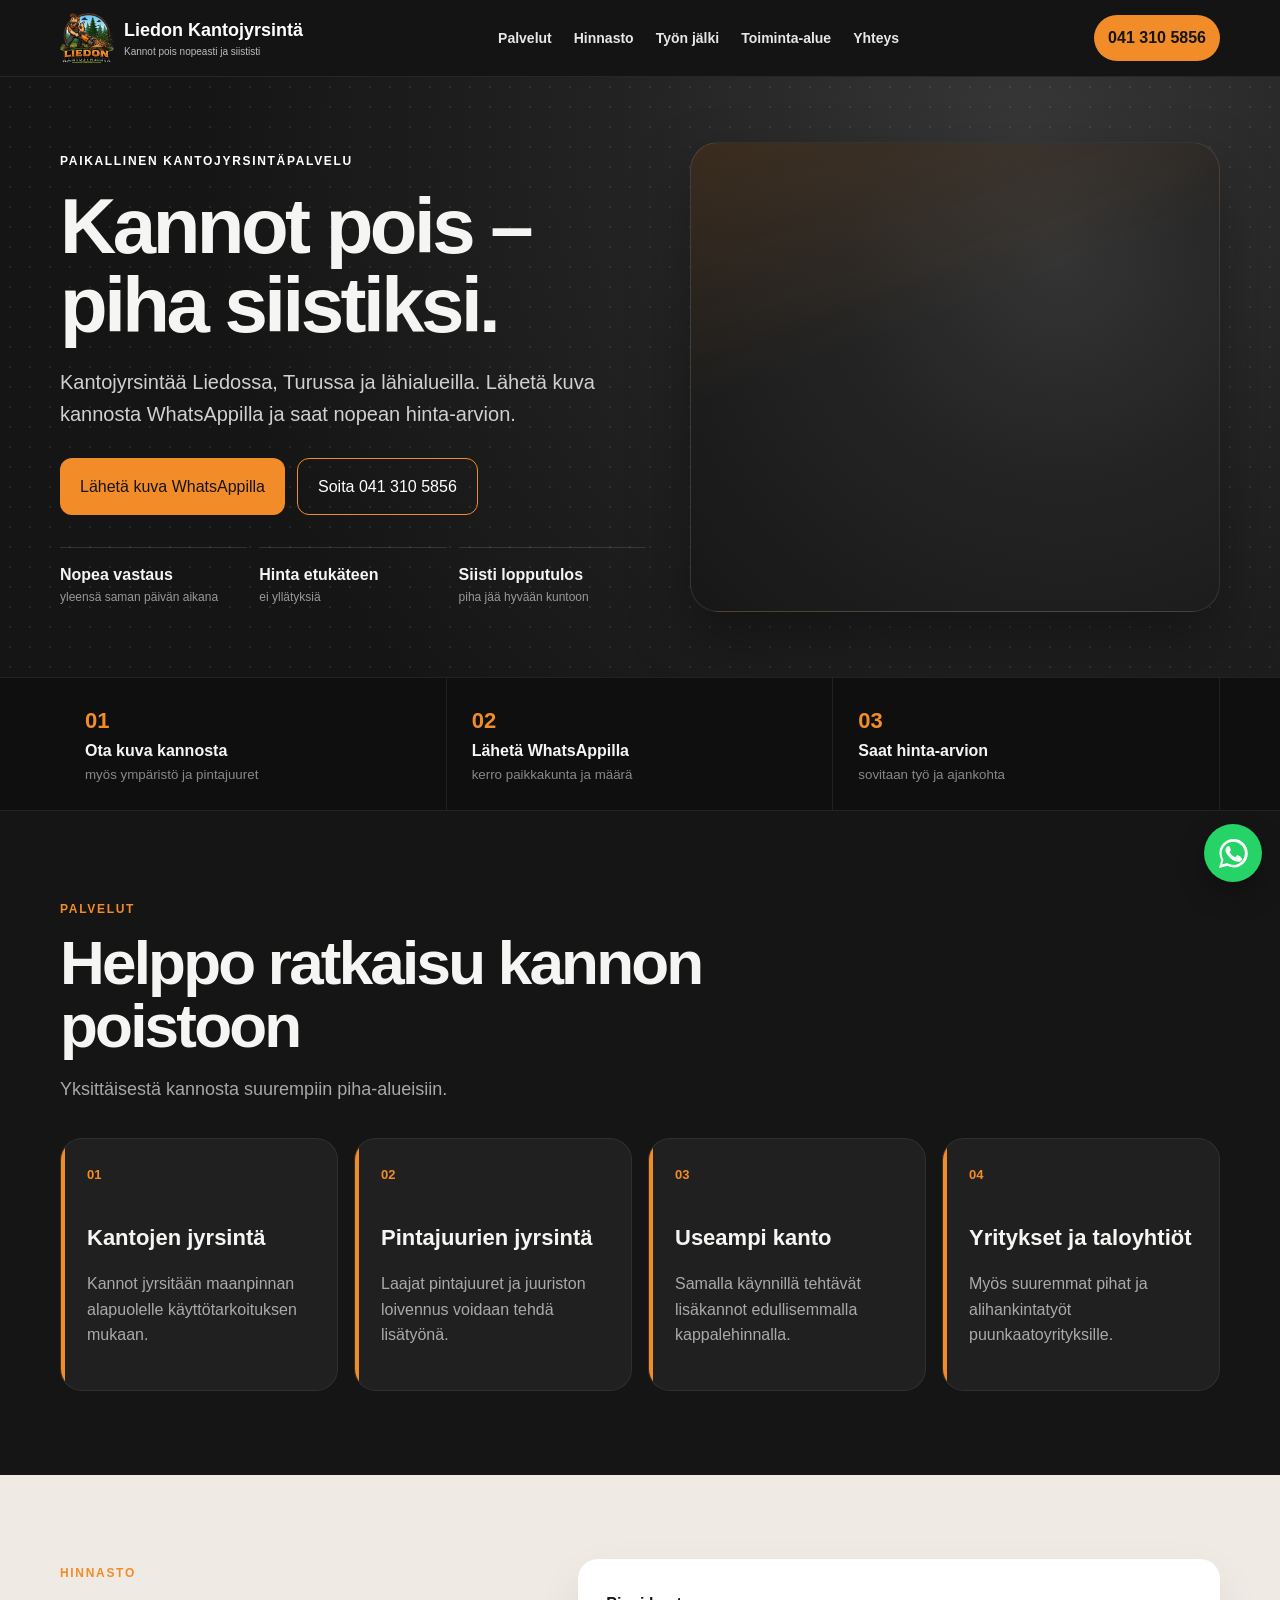
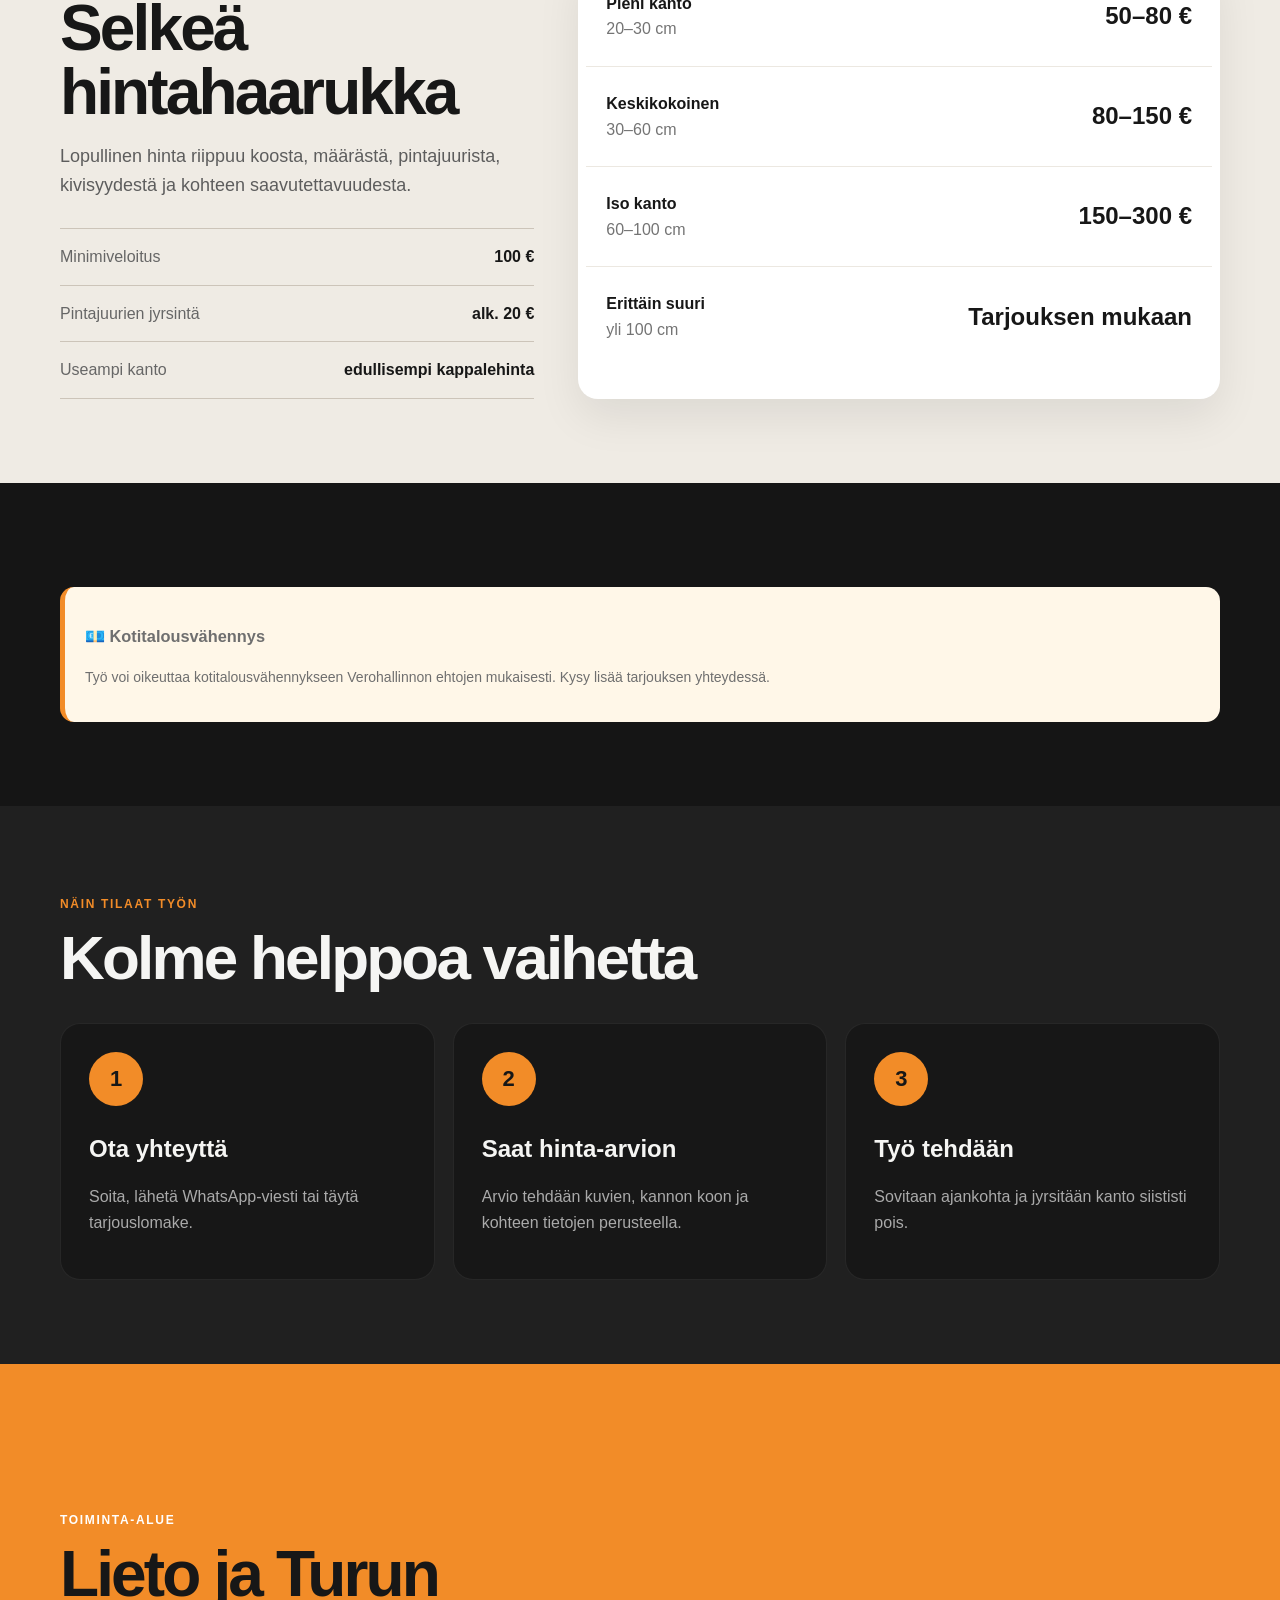
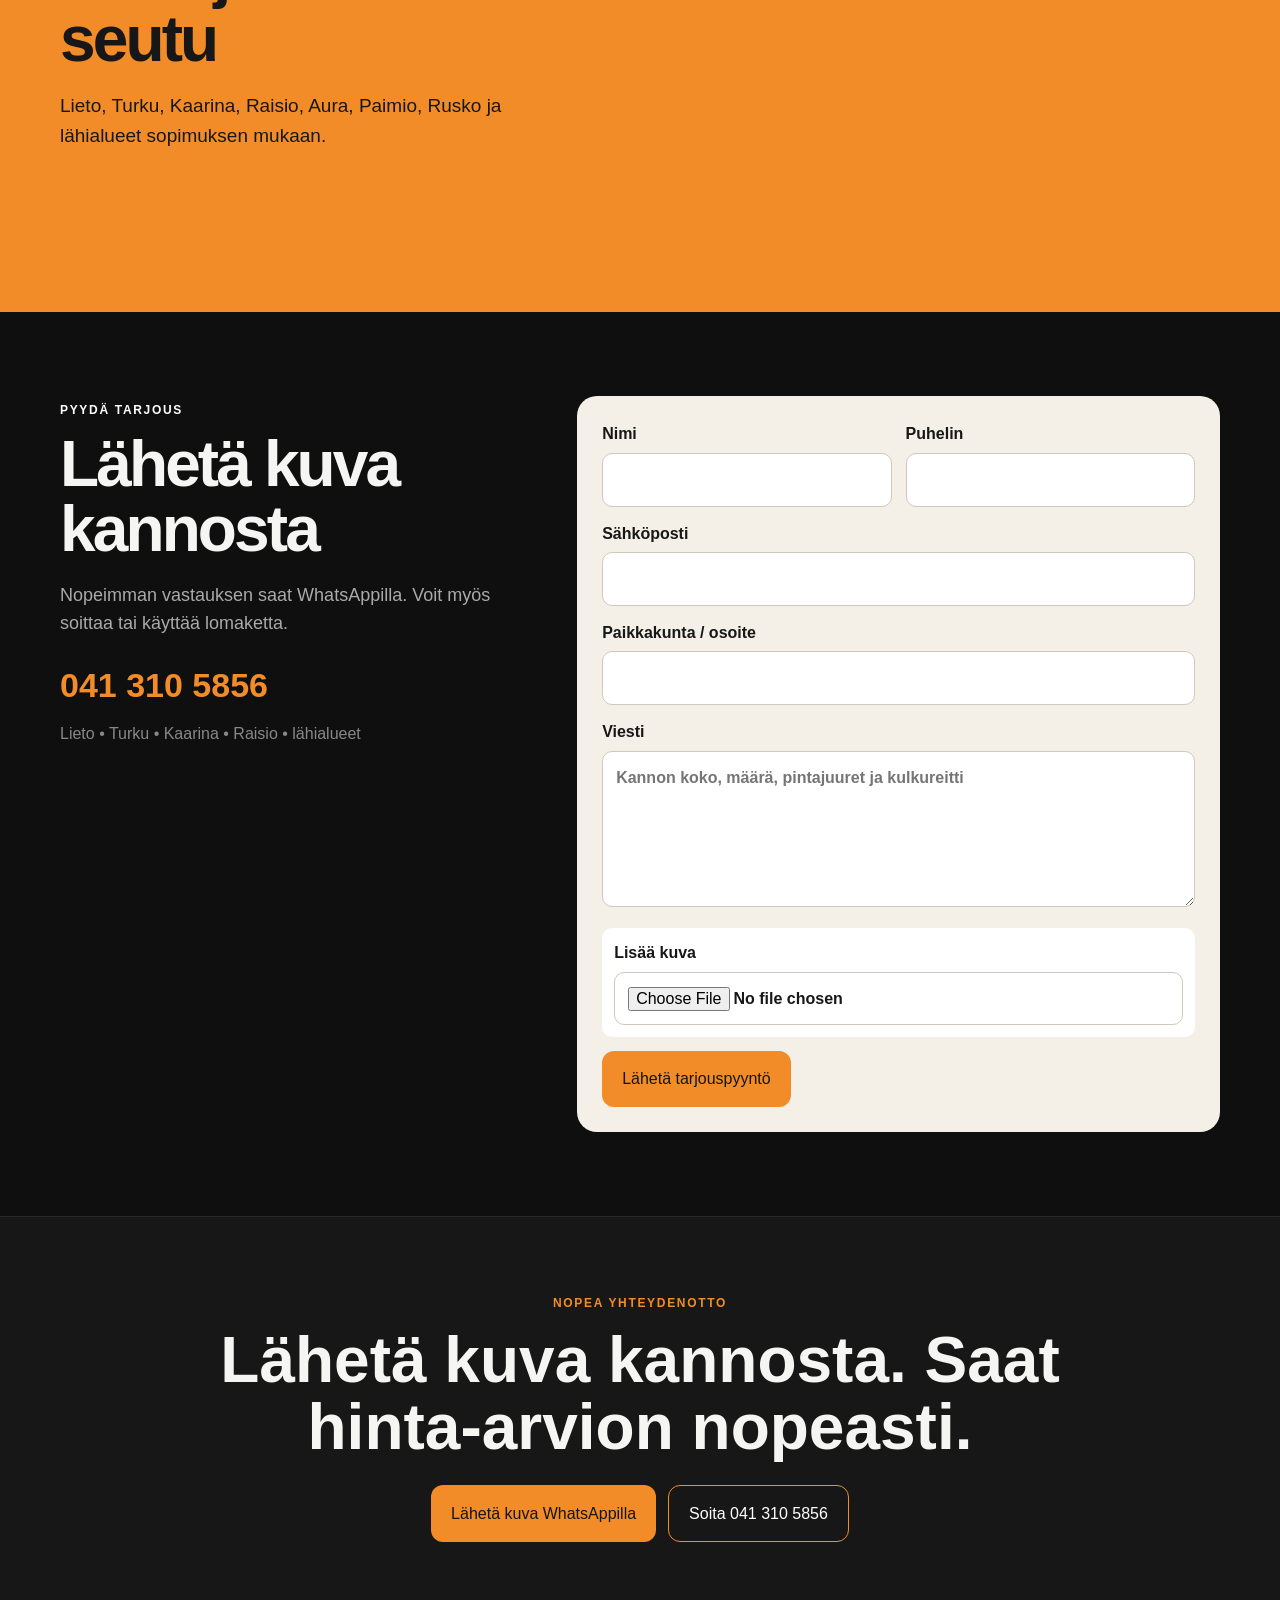
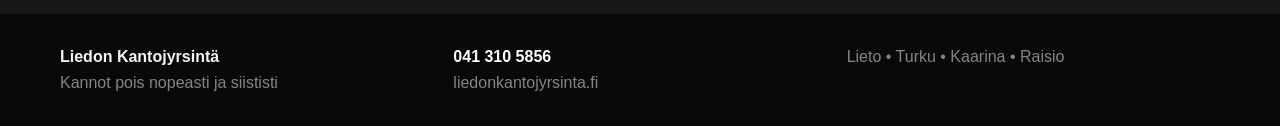
==== index_muokattu.html @ 36f860f8 "Add files via upload" ====
<!DOCTYPE html>

<html lang="fi">
<head>
<meta charset="utf-8"/>
<meta content="width=device-width,initial-scale=1" name="viewport"/>
<title>Liedon Kantojyrsintä | Kannot pois nopeasti ja siististi</title>
<meta content="Kantojyrsintää Liedossa, Turussa, Kaarinassa, Raisiossa ja lähialueilla. Lähetä kuva kannosta WhatsAppilla ja saat nopean hinta-arvion." name="description"/>
<meta content="#171717" name="theme-color"/>
<meta content="Liedon Kantojyrsintä" property="og:title"/>
<meta content="Kannot pois nopeasti ja siististi Liedossa ja Turun seudulla." property="og:description"/>
<meta content="website" property="og:type"/>
<link href="style.css" rel="stylesheet"/>
</head>
<body>
<header class="site-header">
<div class="container header-inner">
<a class="brand" href="#alku">
<img alt="Liedon Kantojyrsintä" src="logo.png"/>
<span>
<strong>Liedon Kantojyrsintä</strong>
<small>Kannot pois nopeasti ja siististi</small>
</span>
</a>
<button aria-label="Avaa valikko" class="menu-toggle" onclick="document.body.classList.toggle('menu-open')" type="button">
<span></span><span></span><span></span>
</button>
<nav class="nav">
<a href="#palvelut">Palvelut</a>
<a href="#hinnasto">Hinnasto</a>
<a href="#tyonjalki">Työn jälki</a>
<a href="#alue">Toiminta-alue</a>
<a href="#yhteys">Yhteys</a>
</nav>
<a class="header-call" href="tel:+358413105856">041 310 5856</a>
</div>
</header>
<main id="alku">
<section class="hero">
<div class="hero-noise"></div>
<div class="container hero-grid">
<div class="hero-copy">
<span class="eyebrow">Paikallinen kantojyrsintäpalvelu</span>
<h1>Kannot pois – piha siistiksi.</h1>
<p>Kantojyrsintää Liedossa, Turussa ja lähialueilla. Lähetä kuva kannosta WhatsAppilla ja saat nopean hinta-arvion.</p>
<div class="hero-actions">
<a class="btn btn-orange" href="https://wa.me/358413105856?text=Hei%20Liedon%20Kantojyrsint%C3%A4!%20Haluaisin%20hinta-arvion%20kannosta." rel="noopener" target="_blank">
            Lähetä kuva WhatsAppilla
          </a>
<a class="btn btn-ghost" href="tel:+358413105856">Soita 041 310 5856</a>
</div>
<div class="trust-grid">
<div><strong>Nopea vastaus</strong><span>yleensä saman päivän aikana</span></div>
<div><strong>Hinta etukäteen</strong><span>ei yllätyksiä</span></div>
<div><strong>Siisti lopputulos</strong><span>piha jää hyvään kuntoon</span></div>
</div>
</div>
<div class="hero-visual">
<div class="hero-image-frame">


</div>
</div>
</div>
</section>
<section class="steps">
<div class="container steps-grid">
<div><span>01</span><strong>Ota kuva kannosta</strong><small>myös ympäristö ja pintajuuret</small></div>
<div><span>02</span><strong>Lähetä WhatsAppilla</strong><small>kerro paikkakunta ja määrä</small></div>
<div><span>03</span><strong>Saat hinta-arvion</strong><small>sovitaan työ ja ajankohta</small></div>
</div>
</section>
<section class="section" id="palvelut">
<div class="container">
<div class="section-heading">
<span class="eyebrow orange">Palvelut</span>
<h2>Helppo ratkaisu kannon poistoon</h2>
<p>Yksittäisestä kannosta suurempiin piha-alueisiin.</p>
</div>
<div class="services-grid">
<article>
<div class="service-icon">01</div>
<h3>Kantojen jyrsintä</h3>
<p>Kannot jyrsitään maanpinnan alapuolelle käyttötarkoituksen mukaan.</p>
</article>
<article>
<div class="service-icon">02</div>
<h3>Pintajuurien jyrsintä</h3>
<p>Laajat pintajuuret ja juuriston loivennus voidaan tehdä lisätyönä.</p>
</article>
<article>
<div class="service-icon">03</div>
<h3>Useampi kanto</h3>
<p>Samalla käynnillä tehtävät lisäkannot edullisemmalla kappalehinnalla.</p>
</article>
<article>
<div class="service-icon">04</div>
<h3>Yritykset ja taloyhtiöt</h3>
<p>Myös suuremmat pihat ja alihankintatyöt puunkaatoyrityksille.</p>
</article>
</div>
</div>
</section>
<section class="section pricing-section" id="hinnasto">
<div class="container pricing-layout">
<div class="pricing-copy">
<span class="eyebrow orange">Hinnasto</span>
<h2>Selkeä hintahaarukka</h2>
<p>Lopullinen hinta riippuu koosta, määrästä, pintajuurista, kivisyydestä ja kohteen saavutettavuudesta.</p>
<div class="pricing-facts">
<div><span>Minimiveloitus</span><strong>100 €</strong></div>
<div><span>Pintajuurien jyrsintä</span><strong>alk. 20 €</strong></div>
<div><span>Useampi kanto</span><strong>edullisempi kappalehinta</strong></div>
</div>
</div>
<div class="price-table">
<div class="price-row">
<div><strong>Pieni kanto</strong><span>20–30 cm</span></div>
<b>50–80 €</b>
</div>
<div class="price-row">
<div><strong>Keskikokoinen</strong><span>30–60 cm</span></div>
<b>80–150 €</b>
</div>
<div class="price-row">
<div><strong>Iso kanto</strong><span>60–100 cm</span></div>
<b>150–300 €</b>
</div>
<div class="price-row">
<div><strong>Erittäin suuri</strong><span>yli 100 cm</span></div>
<b>Tarjouksen mukaan</b>
</div>
</div>
</div>
</section><section class="section"><div class="container"><div class="pricing-disclaimer" style="background:#fff7e8;padding:20px;border-radius:14px;border-left:5px solid #f28c28;"><h3>💶 Kotitalousvähennys</h3><p>Työ voi oikeuttaa kotitalousvähennykseen Verohallinnon ehtojen mukaisesti. Kysy lisää tarjouksen yhteydessä.</p></div></div></section>
<section class="section order-section">
<div class="container">
<div class="section-heading">
<span class="eyebrow orange">Näin tilaat työn</span>
<h2>Kolme helppoa vaihetta</h2>
</div>
<div class="order-grid">
<article>
<span>1</span>
<h3>Ota yhteyttä</h3>
<p>Soita, lähetä WhatsApp-viesti tai täytä tarjouslomake.</p>
</article>
<article>
<span>2</span>
<h3>Saat hinta-arvion</h3>
<p>Arvio tehdään kuvien, kannon koon ja kohteen tietojen perusteella.</p>
</article>
<article>
<span>3</span>
<h3>Työ tehdään</h3>
<p>Sovitaan ajankohta ja jyrsitään kanto siististi pois.</p>
</article>
</div>
</div>
</section>
<section class="section area-section" id="alue">
<div class="container area-grid">
<div>
<span class="eyebrow">Toiminta-alue</span>
<h2>Lieto ja Turun seutu</h2>
<p>Lieto, Turku, Kaarina, Raisio, Aura, Paimio, Rusko ja lähialueet sopimuksen mukaan.</p>
</div>
<iframe loading="lazy" referrerpolicy="no-referrer-when-downgrade" src="https://www.google.com/maps?q=Lieto%2C%20Finland&amp;output=embed" title="Liedon Kantojyrsinnän toiminta-alue">
</iframe>
</div>
</section>
<section class="section contact-section" id="yhteys">
<div class="container contact-grid">
<div>
<span class="eyebrow">Pyydä tarjous</span>
<h2>Lähetä kuva kannosta</h2>
<p>Nopeimman vastauksen saat WhatsAppilla. Voit myös soittaa tai käyttää lomaketta.</p>
<a class="contact-phone" href="tel:+358413105856">041 310 5856</a>
<div class="contact-meta">Lieto • Turku • Kaarina • Raisio • lähialueet</div>
</div>
<form data-netlify="true" enctype="multipart/form-data" method="POST" name="tarjouspyynto">
<input name="form-name" type="hidden" value="tarjouspyynto"/>
<div class="form-row">
<label>Nimi<input name="nimi" required="" type="text"/></label>
<label>Puhelin<input name="puhelin" required="" type="tel"/></label>
</div>
<label>Sähköposti<input name="sahkoposti" type="email"/></label>
<label>Paikkakunta / osoite<input name="osoite" type="text"/></label>
<label>Viesti<textarea name="viesti" placeholder="Kannon koko, määrä, pintajuuret ja kulkureitti" rows="5"></textarea></label>
<label class="file-field">Lisää kuva<input accept="image/*" name="kuva" type="file"/></label>
<button class="btn btn-orange" type="submit">Lähetä tarjouspyyntö</button>
</form>
</div>
</section>
<section class="final-cta">
<div class="container final-cta-inner">
<span class="eyebrow orange">Nopea yhteydenotto</span>
<h2>Lähetä kuva kannosta. Saat hinta-arvion nopeasti.</h2>
<div class="final-actions">
<a class="btn btn-orange" href="https://wa.me/358413105856?text=Hei%20Liedon%20Kantojyrsint%C3%A4!%20Haluaisin%20hinta-arvion%20kannosta." rel="noopener" target="_blank">Lähetä kuva WhatsAppilla</a>
<a class="btn btn-ghost" href="tel:+358413105856">Soita 041 310 5856</a>
</div>
</div>
</section>
</main>
<a aria-label="Lähetä WhatsApp-viesti" class="floating-whatsapp" href="https://wa.me/358413105856?text=Hei%20Liedon%20Kantojyrsint%C3%A4!%20Haluaisin%20hinta-arvion%20kannosta." rel="noopener" target="_blank">
<svg aria-hidden="true" viewbox="0 0 24 24"><path d="M20.5 3.5A11.7 11.7 0 0 0 12.1 0C5.6 0 .4 5.2.4 11.6c0 2 .5 4 1.5 5.7L0 24l6.9-1.8a11.6 11.6 0 0 0 5.2 1.3h.1c6.4 0 11.6-5.2 11.6-11.6 0-3.1-1.2-6-3.3-8.4Zm-8.3 18c-1.8 0-3.6-.5-5.1-1.4l-.4-.2-4.1 1.1 1.1-4-.3-.4a9.6 9.6 0 1 1 8.8 4.9Zm5.3-7.2c-.3-.1-1.7-.8-2-.9-.3-.1-.5-.1-.7.2-.2.3-.8.9-1 1.1-.2.2-.4.2-.7.1-1.8-.9-3-1.6-4.2-3.7-.3-.6.3-.5.9-1.7.1-.2 0-.4 0-.6-.1-.1-.7-1.7-1-2.3-.3-.6-.5-.5-.7-.5h-.6c-.2 0-.6.1-.9.4-.3.3-1.2 1.2-1.2 2.9 0 1.7 1.2 3.3 1.4 3.5.2.2 2.4 3.7 5.9 5.2.8.4 1.5.6 2 .7.8.3 1.6.2 2.2.1.7-.1 1.7-.7 1.9-1.4.2-.7.2-1.3.2-1.4-.1-.1-.3-.2-.6-.3Z"></path></svg>
</a>
<footer>
<div class="container footer-grid">
<div>
<strong>Liedon Kantojyrsintä</strong>
<span>Kannot pois nopeasti ja siististi</span>
</div>
<div>
<a href="tel:+358413105856">041 310 5856</a>
<span>liedonkantojyrsinta.fi</span>
</div>
<div>
<span>Lieto • Turku • Kaarina • Raisio</span>
</div>
</div>
</footer>
<script>
document.querySelectorAll('.nav a').forEach(a => a.addEventListener('click', () => document.body.classList.remove('menu-open')));
</script>
</body>
</html>
---- style.css ----
*{box-sizing:border-box}html{scroll-behavior:smooth}body{margin:0;font-family:Arial,Helvetica,sans-serif;background:#151515;color:#f5f5f3;line-height:1.6}.container{width:min(1160px,calc(100% - 32px));margin:auto}.site-header{position:sticky;top:0;z-index:50;background:rgba(21,21,21,.96);backdrop-filter:blur(12px);border-bottom:1px solid rgba(255,255,255,.08)}.header-inner{height:76px;display:flex;align-items:center;justify-content:space-between;gap:20px}.brand{display:flex;align-items:center;gap:10px;color:white;text-decoration:none}.brand img{width:54px;height:54px;object-fit:contain}.brand span{display:flex;flex-direction:column}.brand strong{font-size:18px}.brand small{font-size:10px;color:#bdbdbd}.nav{display:flex;gap:22px}.nav a{color:#e7e7e7;text-decoration:none;font-weight:800;font-size:14px}.header-call{background:#f28c28;color:#151515;text-decoration:none;font-weight:900;padding:10px 14px;border-radius:999px}.menu-toggle{display:none;background:none;border:0;width:46px}.menu-toggle span{display:block;height:3px;background:#f28c28;margin:6px 0}.hero{position:relative;overflow:hidden;background:radial-gradient(circle at 80% 10%,#373737 0,#222 36%,#151515 72%)}.hero-noise{position:absolute;inset:0;opacity:.08;background-image:radial-gradient(#fff 1px,transparent 1px);background-size:20px 20px}.hero-grid{position:relative;z-index:2;min-height:650px;display:grid;grid-template-columns:1.05fr .95fr;gap:44px;align-items:center}.eyebrow{display:inline-block;text-transform:uppercase;letter-spacing:.14em;font-size:12px;font-weight:900;color:#fff}.eyebrow.orange{color:#f28c28}.hero h1{font-size:clamp(54px,7vw,88px);line-height:.96;letter-spacing:-.055em;margin:14px 0 20px}.hero h1 em{font-style:normal;color:#f28c28}.hero-copy>p{font-size:20px;max-width:680px;color:#d0d0d0}.hero-actions{display:flex;gap:12px;flex-wrap:wrap;margin-top:28px}.btn{display:inline-flex;align-items:center;justify-content:center;border-radius:12px;padding:15px 20px;text-decoration:none;font-weight:900;border:0;cursor:pointer;font:inherit}.btn-orange{background:#f28c28;color:#151515}.btn-ghost{border:1px solid #f28c28;color:#fff;background:transparent}.trust-grid{display:grid;grid-template-columns:repeat(3,1fr);gap:12px;margin-top:32px}.trust-grid div{border-top:1px solid rgba(255,255,255,.12);padding-top:14px}.trust-grid strong,.trust-grid span{display:block}.trust-grid span{font-size:12px;color:#999}.hero-photo-placeholder{height:500px;border-radius:24px;border:1px solid rgba(255,255,255,.1);background:linear-gradient(135deg,#2d2d2d,#1a1a1a);display:flex;flex-direction:column;align-items:center;justify-content:center;box-shadow:0 20px 50px rgba(0,0,0,.35)}.machine-silhouette{font-size:46px;font-weight:900;color:#f28c28;letter-spacing:.08em}.hero-photo-placeholder p{color:#aaa}.steps{background:#0f0f0f;border-top:1px solid rgba(255,255,255,.08);border-bottom:1px solid rgba(255,255,255,.08)}.steps-grid{display:grid;grid-template-columns:repeat(3,1fr)}.steps-grid div{padding:25px;border-right:1px solid rgba(255,255,255,.08)}.steps-grid span{display:block;color:#f28c28;font-size:22px;font-weight:900}.steps-grid strong,.steps-grid small{display:block}.steps-grid small{color:#888}.section{padding:84px 0}.section-heading{max-width:760px;margin-bottom:34px}.section h2{font-size:clamp(38px,5.2vw,62px);line-height:1.02;letter-spacing:-.045em;margin:10px 0 14px}.section-heading p{font-size:18px;color:#a8a8a8}.services-grid{display:grid;grid-template-columns:repeat(4,1fr);gap:16px}.services-grid article,.reviews-grid article{background:#202020;border:1px solid rgba(255,255,255,.07);border-radius:18px;padding:26px}.service-icon{color:#f28c28;font-weight:900;font-size:13px}.services-grid h3{font-size:22px;margin:34px 0 10px}.services-grid p{color:#aaa}.pricing-section{background:#efebe4;color:#171717}.pricing-layout{display:grid;grid-template-columns:.85fr 1.15fr;gap:44px}.pricing-copy h2{font-size:clamp(42px,5vw,66px);line-height:1;margin:12px 0 16px}.pricing-copy p{color:#5d5d5d;font-size:18px}.pricing-facts{margin-top:28px;border-top:1px solid #ccc4b9}.pricing-facts div{display:flex;justify-content:space-between;gap:20px;padding:15px 0;border-bottom:1px solid #ccc4b9}.pricing-facts span{color:#666}.price-table{background:white;border-radius:20px;padding:8px;box-shadow:0 18px 44px rgba(0,0,0,.08)}.price-row{display:flex;justify-content:space-between;align-items:center;gap:24px;padding:24px 20px;border-bottom:1px solid #ece8e1}.price-row:last-child{border-bottom:0}.price-row div strong,.price-row div span{display:block}.price-row div span{color:#747474}.price-row b{font-size:24px;text-align:right}.price-row.featured{background:#fff0e2;border:1px solid #f28c28;border-radius:14px}.work-section{background:#171717}.before-after-grid{display:grid;grid-template-columns:1fr 1fr;gap:18px}.before-after-grid article{background:#202020;border-radius:20px;overflow:hidden;border:1px solid rgba(255,255,255,.07)}.image-placeholder{height:300px;display:flex;align-items:center;justify-content:center;font-size:30px;font-weight:900}.before{background:linear-gradient(135deg,#554738,#2c241e)}.after{background:linear-gradient(135deg,#526b46,#2c4530)}.before-after-grid p{padding:16px;margin:0;color:#ccc}.equipment-section{background:#202020}.equipment-grid{display:grid;grid-template-columns:1fr 1fr;gap:42px;align-items:center}.equipment-grid h2{font-size:clamp(40px,5vw,62px)}.equipment-grid p{font-size:18px;color:#bdbdbd}.equipment-grid ul{padding-left:20px}.equipment-grid li{margin:10px 0}.equipment-photo-placeholder{height:430px;border-radius:22px;background:linear-gradient(135deg,#2c2c2c,#171717);display:flex;align-items:center;justify-content:center;color:#f28c28;font-size:40px;font-weight:900;border:1px solid rgba(255,255,255,.08)}.area-section{background:#f28c28;color:#171717}.area-grid{display:grid;grid-template-columns:.85fr 1.15fr;gap:30px;align-items:center}.area-section h2{font-size:clamp(40px,5vw,64px)}.area-section p{font-size:19px}.area-section iframe{width:100%;height:380px;border:0;border-radius:20px}.reviews-section{background:#151515}.reviews-grid{display:grid;grid-template-columns:repeat(3,1fr);gap:16px}.stars{color:#f28c28;font-size:22px}.reviews-grid p{font-size:17px;color:#ccc}.contact-section{background:#0f0f0f}.contact-grid{display:grid;grid-template-columns:.85fr 1.15fr;gap:42px}.contact-grid h2{font-size:clamp(42px,5vw,66px)}.contact-grid p{font-size:18px;color:#aaa}.contact-phone{display:block;color:#f28c28;text-decoration:none;font-size:34px;font-weight:900;margin:20px 0 8px}.contact-meta{color:#888}.contact-section form{background:#f4f0e8;color:#171717;border-radius:20px;padding:25px}.contact-section label{display:block;font-weight:800;margin-bottom:14px}.contact-section input,.contact-section textarea{width:100%;margin-top:6px;padding:13px;border:1px solid #cfc8bd;border-radius:10px;font:inherit}.form-row{display:grid;grid-template-columns:1fr 1fr;gap:14px}.file-field{background:#fff;padding:12px;border-radius:10px}.floating-whatsapp{position:fixed;right:18px;bottom:18px;background:#25d366;color:white;text-decoration:none;font-weight:900;padding:14px 18px;border-radius:999px;box-shadow:0 12px 28px rgba(0,0,0,.28);z-index:60}footer{background:#090909;padding:30px 0}.footer-grid{display:grid;grid-template-columns:repeat(3,1fr);gap:20px}.footer-grid div{display:flex;flex-direction:column}.footer-grid a{color:#fff;text-decoration:none;font-weight:900}.footer-grid span{color:#858585}@media(max-width:960px){.nav{display:none}.menu-toggle{display:block}.header-call{display:none}.menu-open .nav{display:flex;position:absolute;left:0;right:0;top:76px;background:#151515;flex-direction:column;padding:20px 32px;border-top:1px solid rgba(255,255,255,.08)}.hero-grid,.pricing-layout,.equipment-grid,.area-grid,.contact-grid{grid-template-columns:1fr}.hero-photo-placeholder{height:380px}.services-grid{grid-template-columns:repeat(2,1fr)}.reviews-grid{grid-template-columns:1fr 1fr}}@media(max-width:640px){.header-inner{height:68px}.brand small{display:none}.brand img{width:46px;height:46px}.menu-open .nav{top:68px}.hero-grid{min-height:auto;padding:34px 0 48px}.hero h1{font-size:clamp(48px,14vw,64px)}.hero-copy>p{font-size:17px}.hero-actions{flex-direction:column}.hero-actions .btn{width:100%}.trust-grid{grid-template-columns:1fr;gap:4px}.hero-photo-placeholder{height:270px}.machine-silhouette{font-size:34px}.steps-grid,.services-grid,.before-after-grid,.reviews-grid,.footer-grid{grid-template-columns:1fr}.steps-grid div{border-right:0;border-bottom:1px solid rgba(255,255,255,.08);padding:18px 0}.section{padding:62px 0}.price-row{padding:21px 15px}.price-row b{font-size:21px}.image-placeholder{height:220px}.equipment-photo-placeholder{height:280px;font-size:30px}.form-row{grid-template-columns:1fr}.floating-whatsapp{left:16px;right:16px;text-align:center}}
/* v12 premium refinements */
.hero-grid{min-height:600px}
.hero h1{max-width:760px}
.hero-image-frame{position:relative;min-height:470px;border-radius:28px;overflow:hidden;border:1px solid rgba(255,255,255,.1);background:linear-gradient(160deg,rgba(242,140,40,.14),rgba(242,140,40,0) 40%),radial-gradient(circle at 70% 25%,#343434 0,#242424 42%,#171717 100%);box-shadow:0 28px 60px rgba(0,0,0,.34)}
.hero-image-label{position:absolute;top:20px;left:20px;padding:8px 12px;border-radius:999px;background:#f28c28;color:#171717;font-size:11px;font-weight:900;letter-spacing:.1em}
.hero-image-content{position:absolute;inset:auto 28px 28px}
.hero-image-content span,.hero-image-content small{display:block}
.hero-image-content span{font-size:34px;font-weight:900}
.hero-image-content small{margin-top:10px;color:#aaa;max-width:430px}
.before-after-premium{position:relative;min-height:420px;border-radius:24px;overflow:hidden;border:1px solid rgba(255,255,255,.08);background:#202020;box-shadow:0 18px 44px rgba(0,0,0,.22)}
.before-panel,.after-panel{position:absolute;inset:0;display:flex;align-items:flex-end;padding:28px}
.before-panel{right:50%;background:linear-gradient(180deg,rgba(0,0,0,.08),rgba(0,0,0,.62)),linear-gradient(135deg,#5e4b39,#2c241e)}
.after-panel{left:50%;background:linear-gradient(180deg,rgba(0,0,0,.08),rgba(0,0,0,.52)),linear-gradient(135deg,#617b52,#2c4530)}
.before-panel span,.after-panel span{font-size:22px;font-weight:900}
.before-after-divider{position:absolute;top:0;bottom:0;left:50%;width:4px;background:#fff;z-index:3;transform:translateX(-50%)}
.before-after-divider:after{content:"↔";position:absolute;top:50%;left:50%;transform:translate(-50%,-50%);width:54px;height:54px;border-radius:50%;background:#f28c28;color:#171717;display:flex;align-items:center;justify-content:center;font-weight:900;font-size:22px}
.before-after-label{position:absolute;top:18px;z-index:4;padding:8px 11px;border-radius:999px;font-size:11px;font-weight:900;letter-spacing:.1em;background:rgba(0,0,0,.72)}
.before-label{left:18px}.after-label{right:18px}
.equipment-visual{min-height:410px;border-radius:24px;position:relative;overflow:hidden;display:flex;align-items:flex-end;padding:28px;background:linear-gradient(180deg,rgba(0,0,0,.03),rgba(0,0,0,.72)),linear-gradient(135deg,#303030,#171717);border:1px solid rgba(255,255,255,.08)}
.equipment-badge{position:absolute;top:18px;left:18px;padding:8px 11px;border-radius:999px;background:#f28c28;color:#171717;font-size:11px;font-weight:900;letter-spacing:.1em}
.equipment-copy{font-size:28px;font-weight:900;max-width:420px}
.final-cta{background:#171717;padding:72px 0;border-top:1px solid rgba(255,255,255,.08)}
.final-cta-inner{max-width:850px;text-align:center}
.final-cta h2{font-size:clamp(38px,5vw,64px);line-height:1.05;margin:12px 0 24px}
.final-actions{display:flex;gap:12px;justify-content:center;flex-wrap:wrap}
.floating-whatsapp{width:58px;height:58px;padding:0;border-radius:50%;display:flex;align-items:center;justify-content:center}
.floating-whatsapp svg{width:29px;height:29px;fill:#fff}
@media(max-width:640px){
.hero h1{font-size:clamp(44px,12vw,58px)}
.hero-image-frame{min-height:300px}
.hero-image-content span{font-size:28px}
.before-after-premium{min-height:300px}
.before-panel span,.after-panel span{font-size:16px}
.equipment-visual{min-height:290px}
.equipment-copy{font-size:22px}
.final-actions{flex-direction:column}
.final-actions .btn{width:100%}
.floating-whatsapp{left:auto;right:14px;bottom:14px;width:56px;height:56px}
}


/* v13 final refinements */
.hero h1{
  max-width:900px;
  font-size:clamp(44px,6.2vw,78px);
  line-height:1.02;
  letter-spacing:-.045em;
}
.services-grid article{
  position:relative;
  overflow:hidden;
  border-radius:22px;
  transition:transform .22s ease, box-shadow .22s ease, border-color .22s ease;
}
.services-grid article:before{
  content:"";
  position:absolute;
  left:0;
  top:0;
  bottom:0;
  width:4px;
  background:#f28c28;
}
.services-grid article:hover{
  transform:translateY(-5px);
  border-color:rgba(242,140,40,.45);
  box-shadow:0 20px 44px rgba(0,0,0,.24);
}
.price-row.featured{
  background:transparent;
  border:0;
  border-radius:0;
}
.pricing-disclaimer{
  margin-top:20px;
  color:#6f6f6f;
  font-size:14px;
  line-height:1.6;
}
.order-section{
  background:#202020;
}
.order-grid{
  display:grid;
  grid-template-columns:repeat(3,1fr);
  gap:18px;
}
.order-grid article{
  background:#171717;
  border:1px solid rgba(255,255,255,.07);
  border-radius:20px;
  padding:28px;
}
.order-grid article>span{
  width:54px;
  height:54px;
  border-radius:50%;
  display:flex;
  align-items:center;
  justify-content:center;
  background:#f28c28;
  color:#171717;
  font-weight:900;
  font-size:22px;
}
.order-grid h3{
  margin:24px 0 10px;
  font-size:24px;
}
.order-grid p{
  color:#aaa;
}
.btn{
  min-height:52px;
}
@media(max-width:640px){
  .hero h1{
    font-size:clamp(38px,10.5vw,50px);
    line-height:1.08;
    letter-spacing:-.035em;
  }
  .section h2{
    font-size:clamp(32px,9.5vw,44px);
  }
  .pricing-copy h2,
  .contact-grid h2,
  .equipment-grid h2{
    font-size:clamp(32px,9.5vw,44px);
  }
  .order-grid{
    grid-template-columns:1fr;
  }
  .services-grid article:hover{
    transform:none;
  }
}
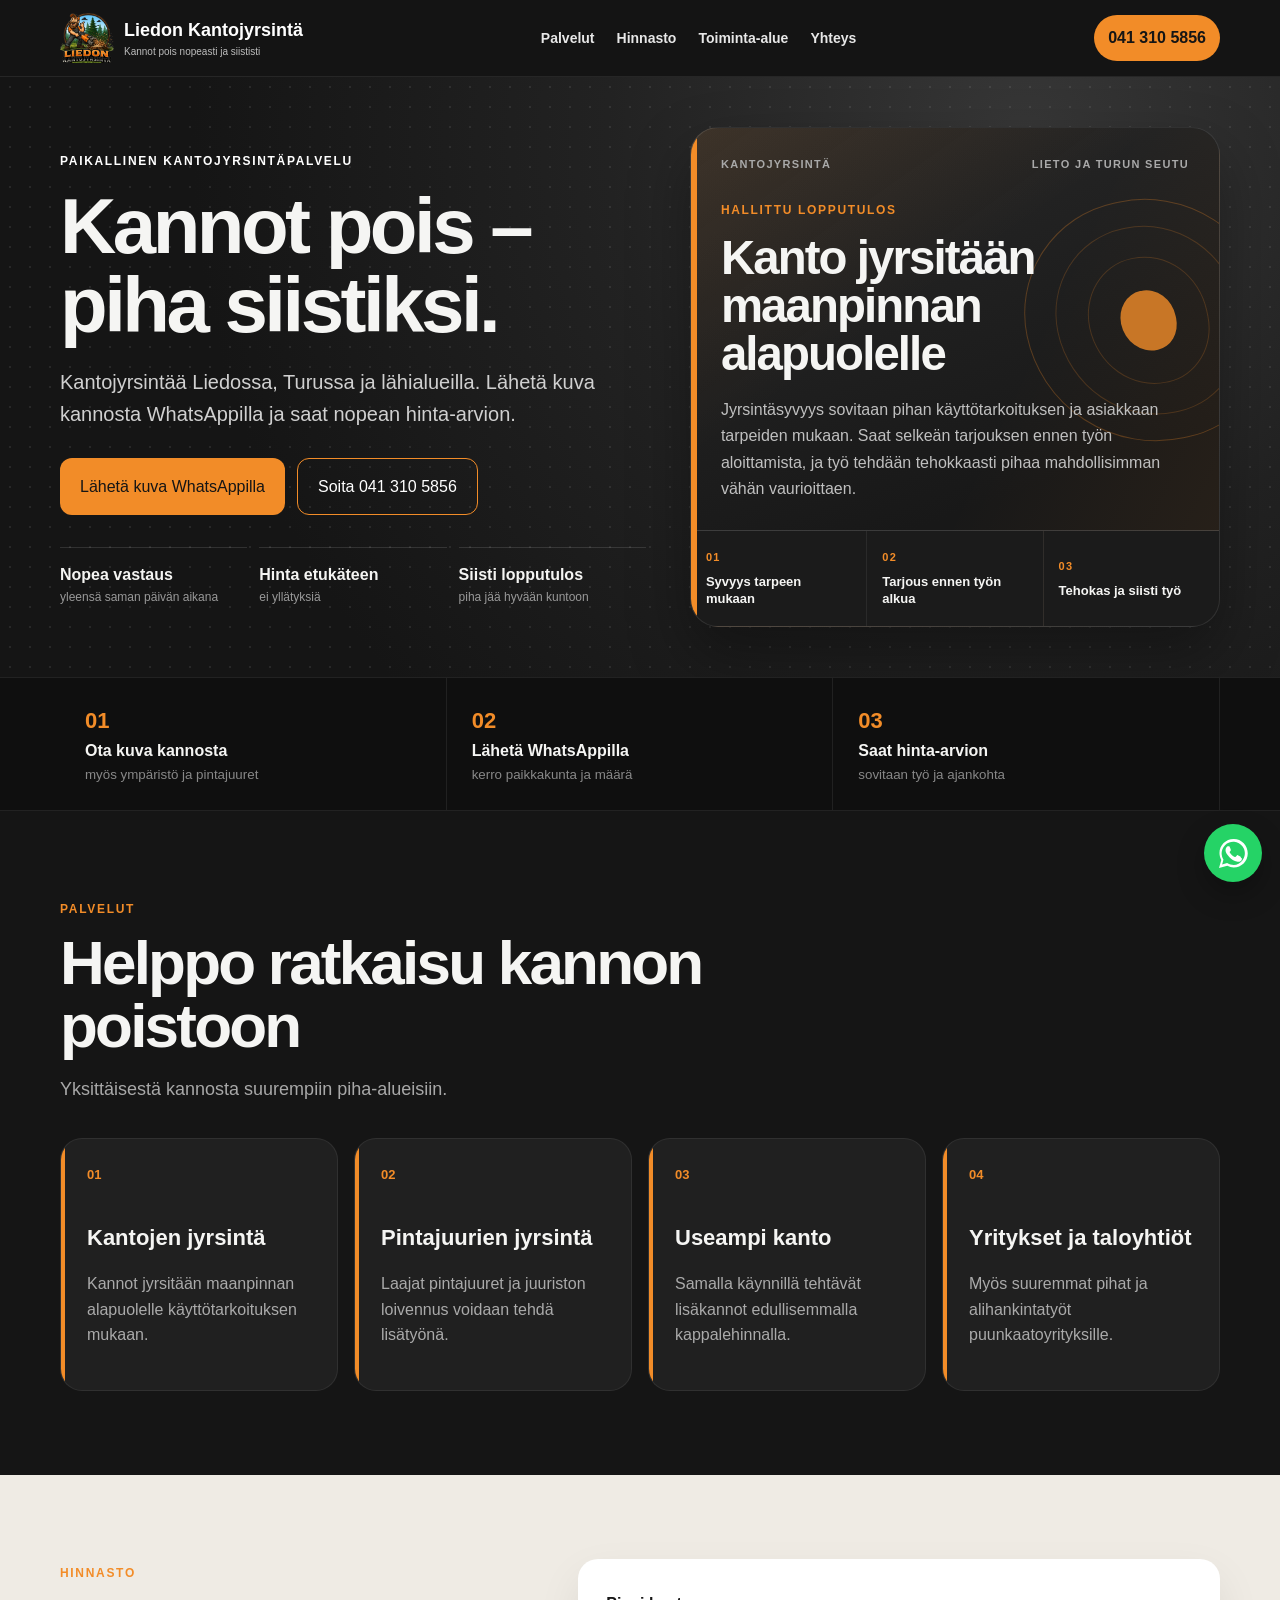
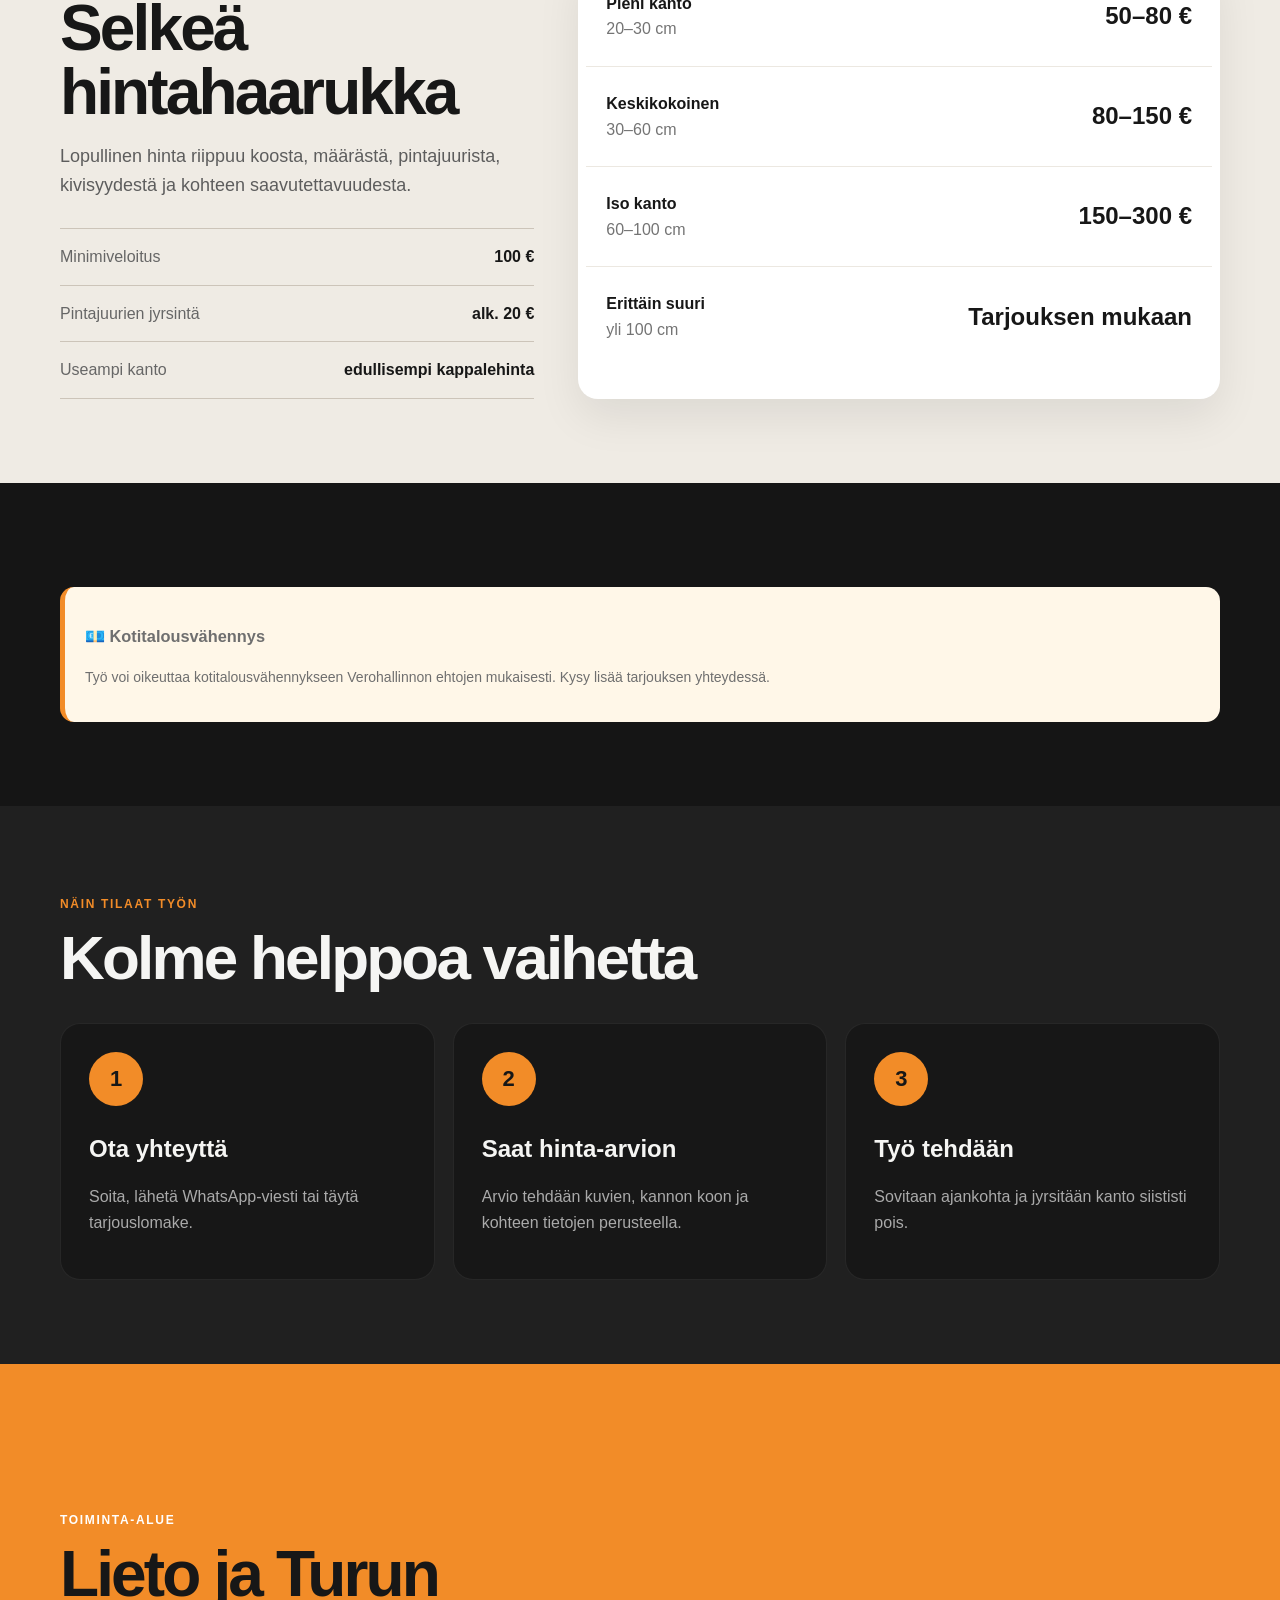
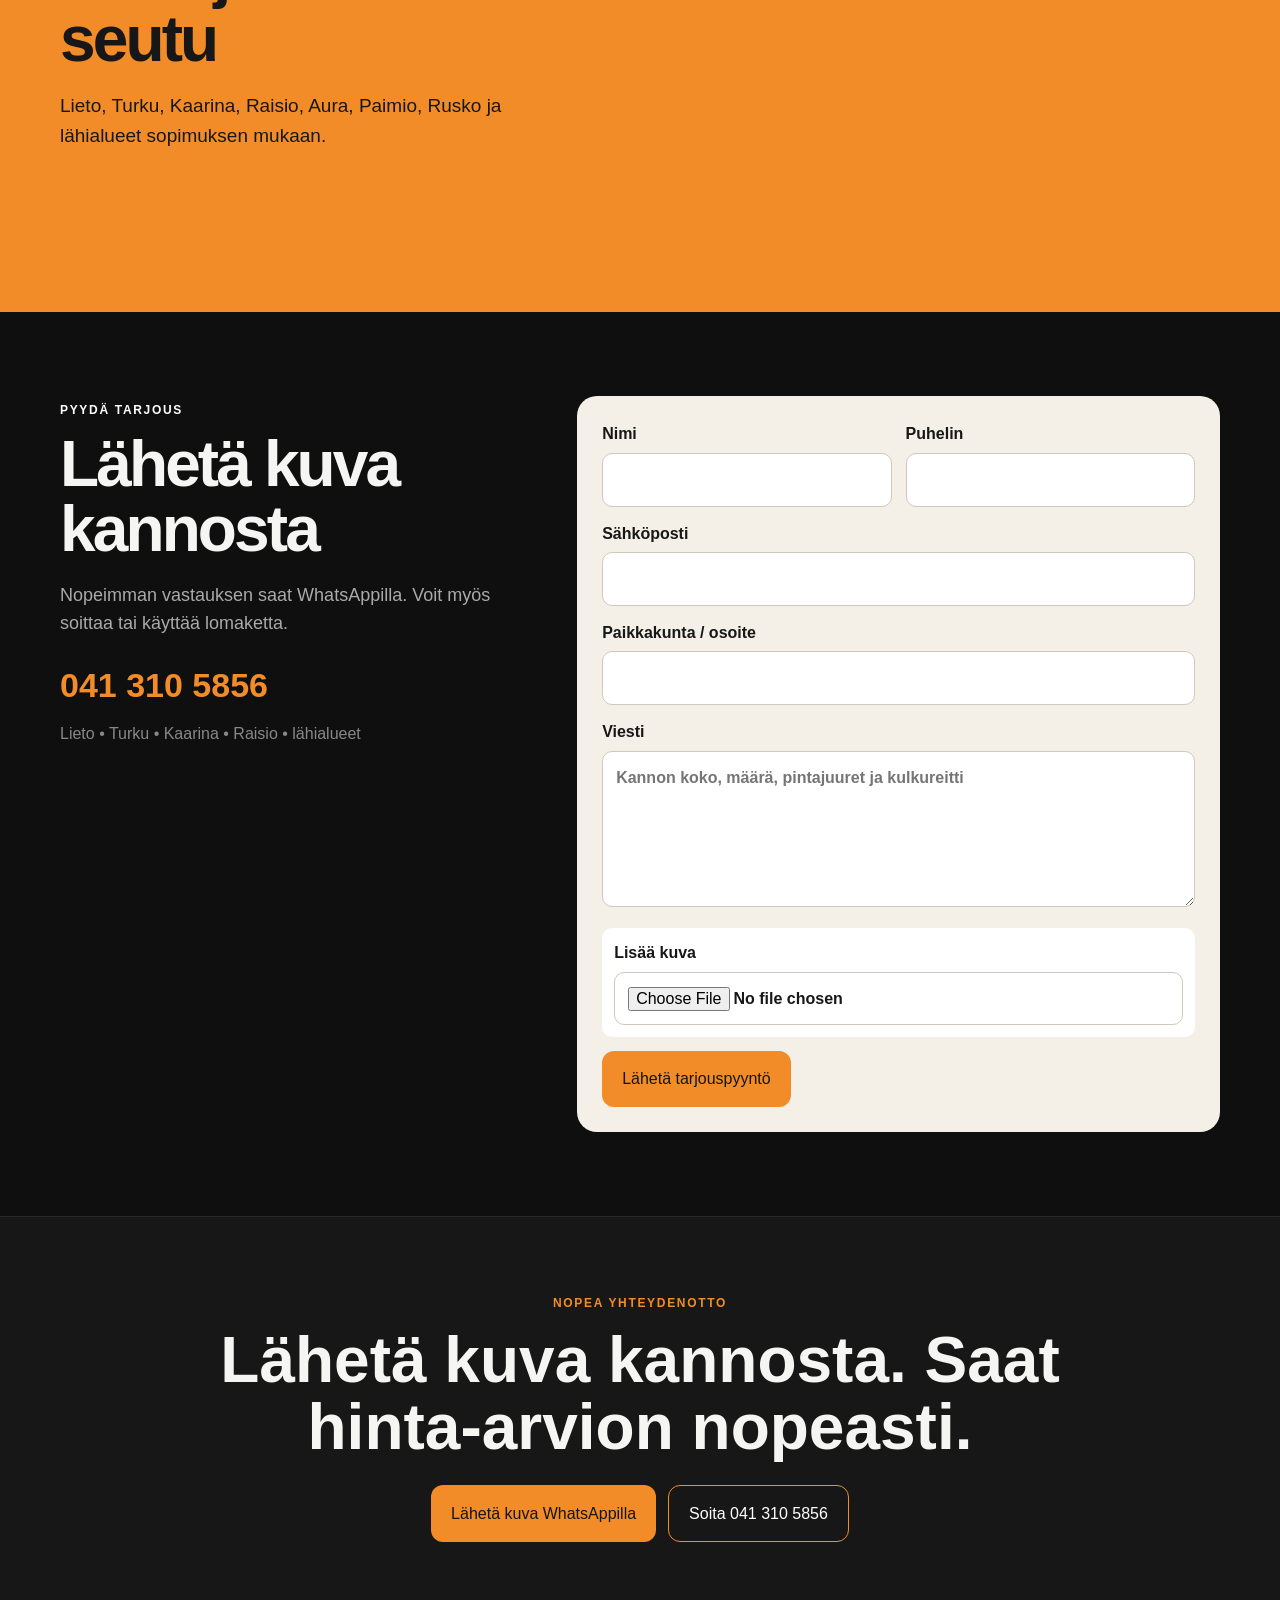
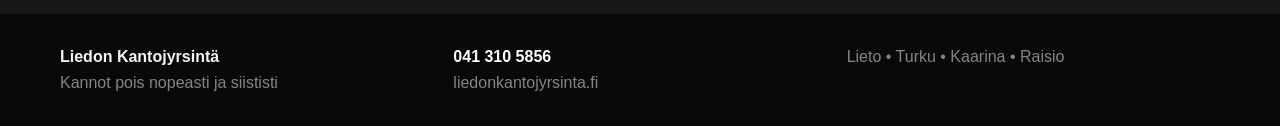
==== commit 97c6ffa8: "Request for feedback and improvement suggestions on a webpage (6a71feb1d357fb3863a16a4d)" ====
--- a/index_muokattu.html
+++ b/index_muokattu.html
@@ -28,7 +28,6 @@
 <nav class="nav">
 <a href="#palvelut">Palvelut</a>
 <a href="#hinnasto">Hinnasto</a>
-<a href="#tyonjalki">Työn jälki</a>
 <a href="#alue">Toiminta-alue</a>
 <a href="#yhteys">Yhteys</a>
 </nav>
@@ -56,9 +55,22 @@
 </div>
 </div>
 <div class="hero-visual">
-<div class="hero-image-frame">
-
-
+<div class="hero-service-card">
+<div class="service-card-topline">
+<span>Kantojyrsintä</span>
+<span>Lieto ja Turun seutu</span>
+</div>
+<div aria-hidden="true" class="stump-rings"><span></span><span></span><span></span></div>
+<div class="service-card-copy">
+<span class="eyebrow orange">Hallittu lopputulos</span>
+<h2>Kanto jyrsitään maanpinnan alapuolelle</h2>
+<p>Jyrsintäsyvyys sovitaan pihan käyttötarkoituksen ja asiakkaan tarpeiden mukaan. Saat selkeän tarjouksen ennen työn aloittamista, ja työ tehdään tehokkaasti pihaa mahdollisimman vähän vaurioittaen.</p>
+</div>
+<div class="service-card-points">
+<div><span>01</span><strong>Syvyys tarpeen mukaan</strong></div>
+<div><span>02</span><strong>Tarjous ennen työn alkua</strong></div>
+<div><span>03</span><strong>Tehokas ja siisti työ</strong></div>
+</div>
 </div>
 </div>
 </div>
--- a/style.css
+++ b/style.css
@@ -2,12 +2,22 @@
 /* v12 premium refinements */
 .hero-grid{min-height:600px}
 .hero h1{max-width:760px}
-.hero-image-frame{position:relative;min-height:470px;border-radius:28px;overflow:hidden;border:1px solid rgba(255,255,255,.1);background:linear-gradient(160deg,rgba(242,140,40,.14),rgba(242,140,40,0) 40%),radial-gradient(circle at 70% 25%,#343434 0,#242424 42%,#171717 100%);box-shadow:0 28px 60px rgba(0,0,0,.34)}
-.hero-image-label{position:absolute;top:20px;left:20px;padding:8px 12px;border-radius:999px;background:#f28c28;color:#171717;font-size:11px;font-weight:900;letter-spacing:.1em}
-.hero-image-content{position:absolute;inset:auto 28px 28px}
-.hero-image-content span,.hero-image-content small{display:block}
-.hero-image-content span{font-size:34px;font-weight:900}
-.hero-image-content small{margin-top:10px;color:#aaa;max-width:430px}
+.hero-service-card{position:relative;min-height:500px;border-radius:28px;overflow:hidden;border:1px solid rgba(255,255,255,.11);background:linear-gradient(145deg,rgba(242,140,40,.1),transparent 38%),linear-gradient(160deg,#292929,#181818 70%);box-shadow:0 28px 60px rgba(0,0,0,.34);padding:30px;display:flex;flex-direction:column;justify-content:flex-end;isolation:isolate}
+.hero-service-card:before{content:"";position:absolute;inset:0;border-radius:inherit;background:linear-gradient(115deg,transparent 58%,rgba(242,140,40,.08));pointer-events:none;z-index:-1}
+.hero-service-card:after{content:"";position:absolute;top:0;left:0;width:6px;height:100%;background:#f28c28}
+.service-card-topline{position:absolute;top:28px;left:30px;right:30px;display:flex;justify-content:space-between;gap:20px;color:#a9a9a9;font-size:11px;font-weight:900;letter-spacing:.12em;text-transform:uppercase}
+.stump-rings{position:absolute;top:70px;right:-52px;width:245px;height:245px;border:1px solid rgba(242,140,40,.28);border-radius:47% 53% 45% 55%;transform:rotate(-12deg);z-index:-1}
+.stump-rings span{position:absolute;border:1px solid rgba(242,140,40,.2);border-radius:inherit}
+.stump-rings span:nth-child(1){inset:26px 30px}
+.stump-rings span:nth-child(2){inset:57px 62px}
+.stump-rings span:nth-child(3){inset:91px 94px;background:#f28c28;border:0;opacity:.8}
+.service-card-copy{max-width:500px}
+.service-card-copy h2{font-size:clamp(32px,3.7vw,48px);line-height:1.02;letter-spacing:-.04em;margin:12px 0 18px}
+.service-card-copy p{color:#c0c0c0;font-size:16px;line-height:1.65;margin:0}
+.service-card-points{display:grid;grid-template-columns:repeat(3,1fr);gap:1px;margin:28px -30px -30px;background:rgba(255,255,255,.08);border-top:1px solid rgba(255,255,255,.08)}
+.service-card-points div{min-height:92px;padding:18px 15px;background:#1b1b1b;display:flex;flex-direction:column;justify-content:center}
+.service-card-points span{color:#f28c28;font-size:11px;font-weight:900;letter-spacing:.12em}
+.service-card-points strong{font-size:13px;line-height:1.35;margin-top:6px}
 .before-after-premium{position:relative;min-height:420px;border-radius:24px;overflow:hidden;border:1px solid rgba(255,255,255,.08);background:#202020;box-shadow:0 18px 44px rgba(0,0,0,.22)}
 .before-panel,.after-panel{position:absolute;inset:0;display:flex;align-items:flex-end;padding:28px}
 .before-panel{right:50%;background:linear-gradient(180deg,rgba(0,0,0,.08),rgba(0,0,0,.62)),linear-gradient(135deg,#5e4b39,#2c241e)}
@@ -28,8 +38,14 @@
 .floating-whatsapp svg{width:29px;height:29px;fill:#fff}
 @media(max-width:640px){
 .hero h1{font-size:clamp(44px,12vw,58px)}
-.hero-image-frame{min-height:300px}
-.hero-image-content span{font-size:28px}
+.hero-service-card{min-height:520px;padding:24px}
+.service-card-topline{top:22px;left:24px;right:24px}
+.stump-rings{width:185px;height:185px;top:68px;right:-58px}
+.service-card-copy h2{font-size:clamp(30px,9vw,40px)}
+.service-card-copy p{font-size:15px}
+.service-card-points{grid-template-columns:1fr;margin:24px -24px -24px}
+.service-card-points div{min-height:auto;padding:13px 20px;flex-direction:row;align-items:center;gap:12px}
+.service-card-points strong{margin-top:0}
 .before-after-premium{min-height:300px}
 .before-panel span,.after-panel span{font-size:16px}
 .equipment-visual{min-height:290px}
